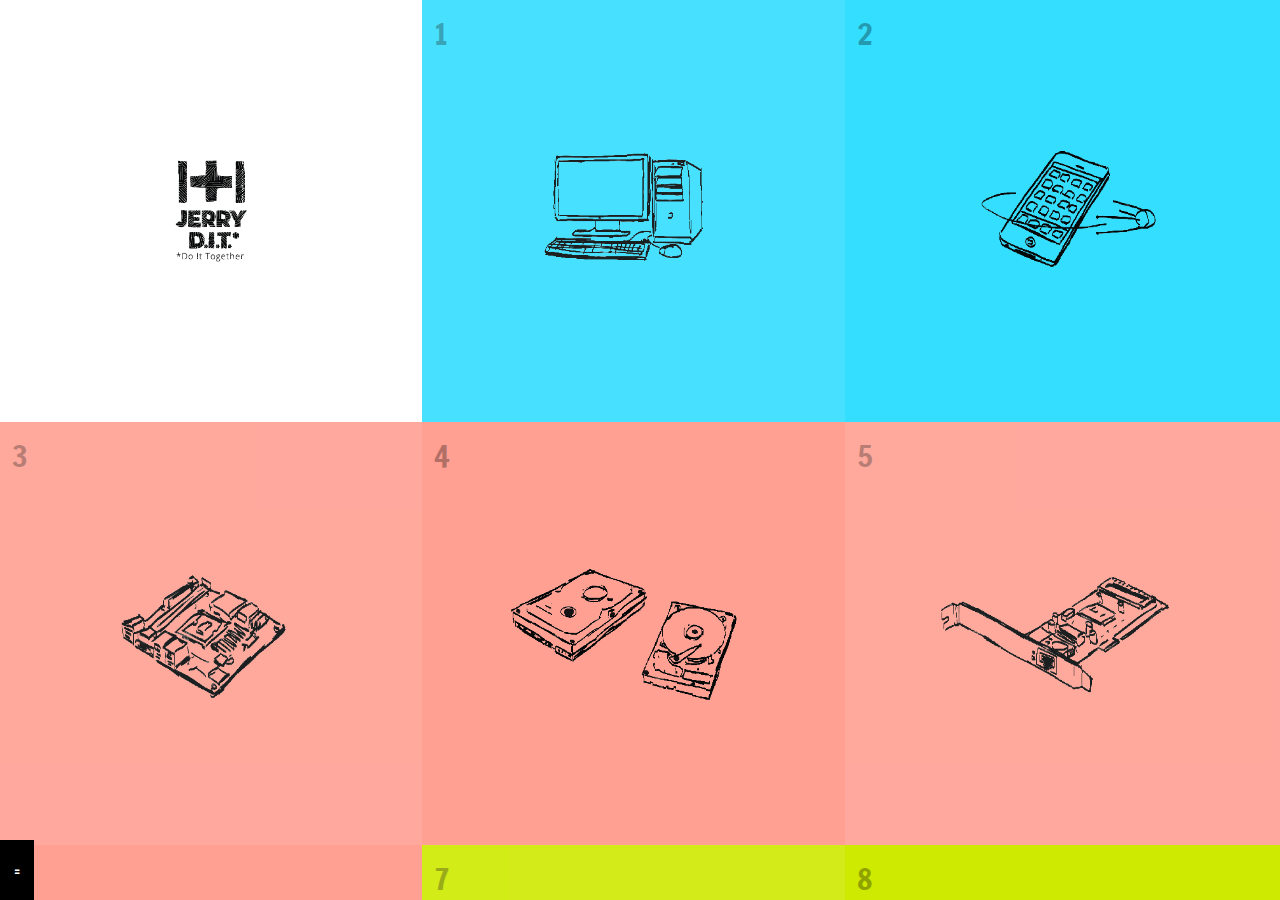
==== index.html @ 25ac8254 "keyframe highlight & buttons" ====
<!DOCTYPE html>
<!--[if lte IE 7]> <html class="ie-lte7" dir="ltr"> <![endif]-->
<!--[if lte IE 9]> <html class="ie-lte9" dir="ltr"> <![endif]-->
<!--[if !IE]><!--> <html dir="ltr">             <!--<![endif]-->
<html>

<head>
  <title>L'ordinateur</title>
  <meta http-equiv="Content-Type" content="text/html; charset=utf-8">
  <meta name="viewport" content="width=device-width">
  <link rel="icon" type="image/png" href="images/fav.png">
  <link rel="stylesheet" type="text/css" href="style.css">

<link href="https://fonts.googleapis.com/css?family=Anonymous+Pro:400,700|Share+Tech+Mono|Francois+One|Source+Sans+Pro:300,400" rel="stylesheet">


  <meta name="description" content="template de scroll horizontal">
  <meta name="keywords" content="design,paris,france,product,produit,digital,numerique,pédagogie,pedagogy,user-centered">

  <meta property="og:type" content="website" />
  <meta property="og:url" content="www.haniju.fr" />
  <meta property="og:locale" content="fr_FR" />
  <meta property="og:title" content="exp" />
  <meta property="og:description" content="Design de produit numerique" />
  <meta property="og:site_name" content="Haniju Design" />
  <meta property="og:image" content="images/blop.jpg" />
  <script type="text/javascript">
          function showDiv() {
              div = document.getElementById('toc');
              div.style.display = "flex";
          }
          function hideDiv() {
              div = document.getElementById('toc');
              div.style.display = "none";
          }

          function showOpenToc() {
              div = document.getElementById('openToc');
              div.style.display = "flex";
          }
          function showCloseToc() {
              div = document.getElementById('closeToc');
              div.style.display = "flex";
          }
          function hideOpenToc() {
              div = document.getElementById('openToc');
              div.style.display = "none";
          }
          function hideCloseToc() {
              div = document.getElementById('closeToc');
              div.style.display = "none";
          }

          function width() {
              div = document.getElementById('cartes');
              div.style.width = "80%";
          }
          function widthBack() {
              div = document.getElementById('cartes');
              div.style.width = "unset";
          }
  </script>
</head>

<body>
  <div class="tableau">
    <div id="toc" class="toc">
      <button onclick="javascript:hideDiv(); javascript:widthBack();"
      class="hide-toc" style="position:absolute; top:7px; right:7px;"><h1>X</h1></button>
      <div class="toc-inside">
      <a href="#carte-01"><h1>1/ L'ordinateur</h1></a>
      <a href="#carte-02"><h1>2/ Les smartphones</h1></a>
      <a href="#carte-03"><h1>3/ La carte mère</h1></a>
      <a href="#carte-04"><h1>4/ Le disque dur</h1></a>
      <a href="#carte-05"><h1>5/ La carte réseau</h1></a>
      <a href="#carte-06"><h1>6/ La mémoire flash</h1></a>
      <a href="#carte-07"><h1>7/ Les terres rares</h1></a>
      <a href="#carte-08"><h1>8/ L'electricité</h1></a>
      <a href="#carte-09"><h1>9/ Le code binaire</h1></a>
      <a href="#carte-10"><h1>10/ Les logiciels</h1></a>
      <a href="#carte-11"><h1>11/ Les interfaces utilisateurs</h1></a>
      <a href="#carte-12"><h1>12/ Pour les entreprises</h1></a>
      <a href="#carte-13"><h1>13/ Pour la science</h1></a>
      <a href="#carte-14"><h1>14/ Les réseaux</h1></a>
      <a href="#carte-15"><h1>15/ Le temps d'utilisation</h1></a>
      <a href="#carte-16"><h1>16/ Le poid économique</h1></a>
      <a href="#carte-17"><h1>17/ L'obsolescence programmée</h1></a>
      <a href="#carte-18"><h1>18/ Les monopoles</h1></a>
    </div>
    </div>
    <div class="foo-toc">
      <div class="footer">
        <button onclick="javascript:showDiv(); javascript:width();
        javascript:hideOpenToc(); javascript:showCloseToc();"
        class="toc-button" id="openToc"><h1>=</h1></button>

        <button onclick="javascript:hideDiv(); javascript:widthBack();
        javascript:hideCloseToc(); javascript:showOpenToc();"
        class="toc-button" id="closeToc"><h1>X</h1></button>

      </div>
    </div>

    <div class="content" id="cartes">

      <div class="carte">
        <h1>Bienvenue !</h1>
        <p>Ici c'est pour découvrir l'ordinateur sous un autre jour, et avec
          ses multiples facettes !
        </p>
        <div class="carte-text">
          <img class="box" src="png/jerry.png">
        </div>
      </div>

      <div class="carte cible" id="carte-01">
        <h1 class="number">1</h1>
        <img class="box" src="png/ordinateur.png">
        <div class="carte-text cible">
          <h1>L'ordinateur</h1>
          <p>C’est une machine programmable qui réalise des calculs
            (addition, soustraction, multiplication, division) et mémorise
            des informations bien mieux que les humains. Depuis le milieu
            du 19ie siècle, on en aurait produit plus de 3 milliards alors
            que nous sommes 7 milliard d’humains sur Terre.
          </p>
        </div>
      </div>

      <div class="carte cible" id="carte-02">
        <h1 class="number">2</h1>
        <img class="box" src="png/smartphone.png">
        <div class="carte-text cible">
          <h1>Les smartphones</h1>
          <p>Il est le fruit de la miniaturisation de l’électronique. Les
            internautes connectés depuis un mobile sont aujourd’hui plus
            nombreux que ceux connectés depuis un PC. L’iphone 4 était
            déjà plus puissant que la fusée Appolo 11, qui nous a envoyée
            sur la Lune.
          </p>
        </div>
      </div>

      <div class="carte organes" id="carte-03">
        <h1 class="number">3</h1>
        <img class="box" src="png/cartem.png">
        <div class="carte-text organes">
          <h1>La carte mère</h1>
          <p>C'est le chef d'orchestre de l'ordinateur qui commande les
            autres composants et périphériques. (mémoire vive, carte réseau,
            clavier, USB...). Le microprocesseur, composant essentiel est
            enchâssé dans la carte mère, et réalise tous les calculs.
          </p>
        </div>
      </div>

      <div class="carte organes" id="carte-04">
        <h1 class="number">4</h1>
        <img class="box" src="png/disquedur.png">
        <div class="carte-text organes">
          <h1>Le disque dur</h1>
          <p>C'est la mémoire principale de l'ordinateur, où sont rangées
            les données de l’utilisateur. Ces données sont inscrites sur
            des disques magnétiques réinscriptibles presque à l’infini.
            On y trouve aussi le logiciel permettant de faire fonctionner
            l’ordinateur : l’OS ou Operating System.
          </p>
        </div>
      </div>

      <div class="carte organes" id="carte-05">
        <h1 class="number">5</h1>
        <img class="box" src="png/carteres.png">
        <div class="carte-text organes">
          <h1>La carte réseau</h1>
          <p>La carte réseau permet à l'ordinateur personnel de se
            connecter à des réseaux (réseaux locaux, internet...)
            constitués d’autres ordinateurs personnels, ainsi qu’à des
            serveurs de stockage de données.
          </p>
        </div>
      </div>

      <div class="carte organes" id="carte-06">
        <h1 class="number">6</h1>
        <img class="box" src="png/flash.png">
        <div class="carte-text organes">
          <h1>La mémoire flash</h1>
          <p>Elle est branchée sur la carte mère. Elle facilite le calcul
            des opérations en stockant des données de manière temporaire,
            ainsi, la carte mère peut utiliser les données plus vite.
          </p>
        </div>
      </div>

      <div class="carte matieres_premieres" id="carte-07">
        <h1 class="number">7</h1>
        <img class="box" src="png/terres.png">
        <div class="carte-text matieres_premieres">
          <h1>Les terres rares</h1>
          <p>Une fois extraites et transformées, elles servent à construire
            les composants électroniques. Elles sont présentes sur toute la
            planète, mais on les dit “rare” car il existe peu de gisements
            exploitables. C’est en Chine qu’on trouve la plupart de ces
            gisements.
          </p>
        </div>
      </div>

      <div class="carte matieres_premieres" id="carte-08">
        <h1 class="number">8</h1>
        <img class="box" src="png/electricite.png">
        <div class="carte-text matieres_premieres">
          <h1>L'electricité</h1>
          <p>En France, on estime que les technologies informatiques
            représentent 15% de la consommation électrique du pays. En
            circulant dans les composant, l'électricité permet aussi de
            déplacer les données pour réaliser les fameux calculs de base.
          </p>
        </div>
      </div>

      <div class="carte matieres_premieres" id="carte-09">
        <h1 class="number">9</h1>
        <img class="box" src="png/binaire.png">
        <div class="carte-text matieres_premieres">
          <h1>Le code binaire</h1>
          <p>Il sert à passer de l'électricité aux opérations. Il est
            composé uniquement de 0 et de 1, qui permettent d’encoder des
            chiffres et des lettre.<br>
            En binaire, libre = 01101100 01101001 01100010 01110010 01100101
          </p>
        </div>
      </div>

      <div class="carte matieres_premieres" id="carte-10">
        <h1 class="number">10</h1>
        <img class="box" src="png/logiciels.png">
        <div class="carte-text matieres_premieres">
          <h1>Les logiciels</h1>
          <p>Partie immatérielle de l’ordinateur, ils servent de relais
            entre l’utilisateur et l’ordinateur, pour transformer les clics
            de souris en résultats visibles sur l’écran. Il y a 2 grandes
            familles de logiciel : les propriétaires (windows ou apple)
            payant et “cachés” et les open-source, gratuit et modifiable
            (Linux, firefox…).
          </p>
        </div>
      </div>

      <div class="carte matieres_premieres" id="carte-11">
        <h1 class="number">11</h1>
        <img class="box" src="png/interfaces.png">
        <div class="carte-text matieres_premieres">
          <h1>Les interfaces utilisateurs</h1>
          <p>Au début de l’informatique, elles prenaient la forme de cartes
            à trous, ou bien de lignes de commandes. Aujourd’hui, elles
            sont la dernière couche qui nous sépare de la complexité de la
            machine. Elles ont permis une diffusion massive de
            l’utilisation des ordinateurs.
          </p>
        </div>
      </div>

      <div class="carte debouches" id="carte-12">
        <h1 class="number">12</h1>
        <img class="box" src="png/economie.png">
        <div class="carte-text debouches">
          <h1>Pour les entreprises</h1>
          <p>Traitement de texte, stockage & traitement de données,
            messagerie… En automatisant des tâches répétitives elles ont
            généré des gains de productivité énorme, mais pas forcément de
            création d’emploi. Dans les pays développés, on estime que 50%
            des emplois pourraient être automatisés.
          </p>
        </div>
      </div>

      <div class="carte debouches" id="carte-13">
        <h1 class="number">13</h1>
        <img class="box" src="png/education.png">
        <div class="carte-text debouches">
          <h1>Pour la science</h1>
          <p>L’ordinateur est le résultat de la recherche scientifique.
            Et réciproquement, de nombreux domaines de la recherche ont
            connus des avancées considérables grâce à l’informatique
            (aéronautique, médecine, télécommunication, mécanique…)
          </p>
        </div>
      </div>

      <div class="carte debouches" id="carte-14">
        <h1 class="number">14</h1>
        <img class="box" src="png/reseaux.png">
        <div class="carte-text debouches">
          <h1>Les réseaux</h1>
          <p>Il y aurait plus d’un million de Km de câbles au fond de nos
            océans. Grâce à eux, plus de 3.5 milliards d’utilisateurs se
            connectent tous les jours à internet, et génèrent des quantités
            énormes de données.
          </p>
        </div>
      </div>
<!--
      Les internautes
      Ils sont presque 50% de la population mondiale en 2016, (contre 1% en 1995 !), mais inégalement réparties sur la planète. Au Senegal, 20% de la population est utilisatrice, contre 86% en France.
-->
      <div class="carte effets" id="carte-15">
        <h1 class="number">15</h1>
        <img class="box" src="png/temps.png">
        <div class="carte-text effets">
          <h1>Le temps d'utilisation</h1>
          <p>En 1 journée, un smartphone est utilisé en moyenne 220 fois
            par son détenteur, de plus en plus pour se connecter en ligne.
            Mais le web est aussi peuplé de robots, programmes autonomes
            qui représentent 56% du trafic internet, contre seulement 44%
            pour les humains.
          </p>
        </div>
      </div>

      <div class="carte effets" id="carte-16">
        <h1 class="number">16</h1>
        <img class="box" src="png/poideco.png">
        <div class="carte-text effets">
          <h1>Le poid économique</h1>
          <p>Le secteur informatique emploie plusieurs dizaines de millions
            de personnes dans le monde, et génère 362 milliards de dollar
            en 2011, soit l’équivalent du PIB de la Norvège ou l’autriche.
          </p>
        </div>
      </div>

      <div class="carte effets" id="carte-17">
        <h1 class="number">17</h1>
        <img class="box" src="png/obsolescance.png">
        <div class="carte-text effets">
          <h1>L'obsolescence programmée</h1>
          <p>Dans l’univers de l’informatique, les langages utilisés pour
            construire des applications évoluent, les composants sont de +
            en + puissants, et 1 employé sur 3 a conscience que sans
            évolution de leurs compétences il ne pourront pas suivre cette
            cadence.
          </p>
        </div>
      </div>

      <div class="carte effets" id="carte-18">
        <h1 class="number">18</h1>
        <img class="box" src="png/monopoles.png">
        <div class="carte-text effets">
          <h1>Les monopoles</h1>
          <p>Au delà des promesses de partage de la connaissance et de
            connexion, le monde de l’informatique représente un marché de
            consommation gigantesque. Seule une poignée d’acteurs se
            partagent le gâteau ; Google est le site le plus populaire du
            monde, suivi par Facebook et Youtube.
          </p>
        </div>
      </div>

    </div>
  </div>


</body>
</html>
---- style.css ----
@media all and (min-width: 1280px) {
  .carte:nth-child(even) {
    opacity: 0.9 !important;
  }
  .carte:nth-child(3n+0) {
    width: 34% !important;
  }
}
@media all and (max-width: 1279px) and (min-width: 600px) {
  .carte {
    width: 50% !important;
    height: 50% !important;
  }
  .carte:nth-child(3n+0) {
    width: 34vw !important;
  }
}
@media all and (max-width: 599px) and (min-width: 50px) {
  .carte {
    width: 100% !important;
    height: 100% !important;
  }
  .carte:nth-child(even) {
    opacity: 0.9 !important;
  }
  p {
    font-size: 18px !important;
  }
  h1 {
    font-size: 27px !important;
  }
  .carte-text {
    padding: 15px !important;
  }
}
@import url('https://fonts.googleapis.com/css?family=Anonymous+Pro:400,700|Share+Tech+Mono|Source+Sans+Pro:300,400');

body {
    z-index: 0;
    max-height: 100%;
    max-width: 100%;
    margin: auto;
}
a {
  color: inherit;
  text-decoration: none;
}
h1 {
  font-size: 30px;
  margin: 7px;
  font-family: 'Francois One', monospace;
  font-weight: 400;
  text-transform: uppercase;
  text-align: center;
}
h1.number {
  position: absolute;
  top: 5px;
  left: 5px;
  opacity: 0.3;
}
p {
  font-family: 'Source Sans Pro', sans-serif;
  font-weight: 300;
  font-size: 21px;
  text-align: center;
  margin: 7px;
}
button {
  background-color: unset;
  border: unset;
}
/*button:hover {
  background-color: unset;
}*/

.tableau {
    z-index: 1;
    display: flex;
    flex-wrap: nowrap;
    position: absolute;
    margin: auto;
    width: 100%;
    height: 100%;
    box-sizing: border-box;
}
.content {
  box-sizing: border-box;
  height: 100%;
  display: flex;
  flex-wrap: wrap;
  position: relative;
  overflow-x: visible;
  overflow-y: scroll;
}

.foo-toc {
  display: flex;
  flex-direction: column-reverse;
  height: 100%;
  position: fixed;
  box-sizing: border-box;
  z-index: 10;
}
.footer {
  display: flex;
  align-items: center;
  position: fixed;
  bottom: 0px;
  width: auto;
  height: 60px;
  box-sizing: border-box;
}
.toc-button {
    position: relative;
    padding: 7px;
    height: 100%;
    background-color: black;
    color: white;
}
.toc-button:hover, .hide-toc:hover {
  background-color: unset;
  color: black;
}
.hide-toc {
  background-color: black;
  color: white;
}
#closeToc {
  display: none;
}
.toc-button:hover .toc {
  visibility: visible !important;
}
.footer h1, .toc h1 {
  font-size: 16px;
  text-align: left;
}
.toc {
  box-sizing: border-box;
  left: 0px;
  height: 100%;
  width: 20%;
  display: none;
  flex-direction: column;
  justify-content: center;
  align-items: flex-start;
  padding-bottom: 60px;
  position: relative;
}
.toc-inside {
  overflow: auto;
}
.footer-button {
  padding: 7px;
}

.carte {
  display: flex;
  flex-direction: column;
  justify-content: center;
  align-items: center;
  width: 33%;
  height: 33vw;
  position: relative;
}

.carte:target {
  animation: highlight 1.5s ease;
}
@keyframes highlight {
  0% { background-color: none; }
  50% { background-color: white; opacity: 0.8; }
  100% { background-color: none; }
}

.carte-text {
  visibility: hidden;
  position: absolute;
  background-color: white;
  width: 100%;
  height: 100%;
  display: flex;
  flex-direction: column;
  justify-content: center;
  align-items: center;
  box-sizing: border-box;
  padding: 30px;
}
.carte:hover .carte-text {
  visibility: visible;
}

.cible {
  background-color: #34deff;
  /*color: #1398b2;*/
}
.organes {
  background-color: #ffa093;
  /*color: #b26055;*/
}
.matieres_premieres {
  background-color: #ceea00;
  /*color: #8d9d10;*/
}
.debouches {
  background-color: #fff217;
  /*color : #b2aa22;*/
}
.effets {
  background-color: #c592ff;
  /*color: #8054b2;*/
}

img.box {
    width: 70%;
    height: auto;
}
.footer-1 {
  display: flex;
  flex-direction: row;
  align-items: center;
  width: 100%;
  bottom: 0px;
  z-index: 100;
  position: fixed;
  margin: auto;
  background-color: var(--white);
}
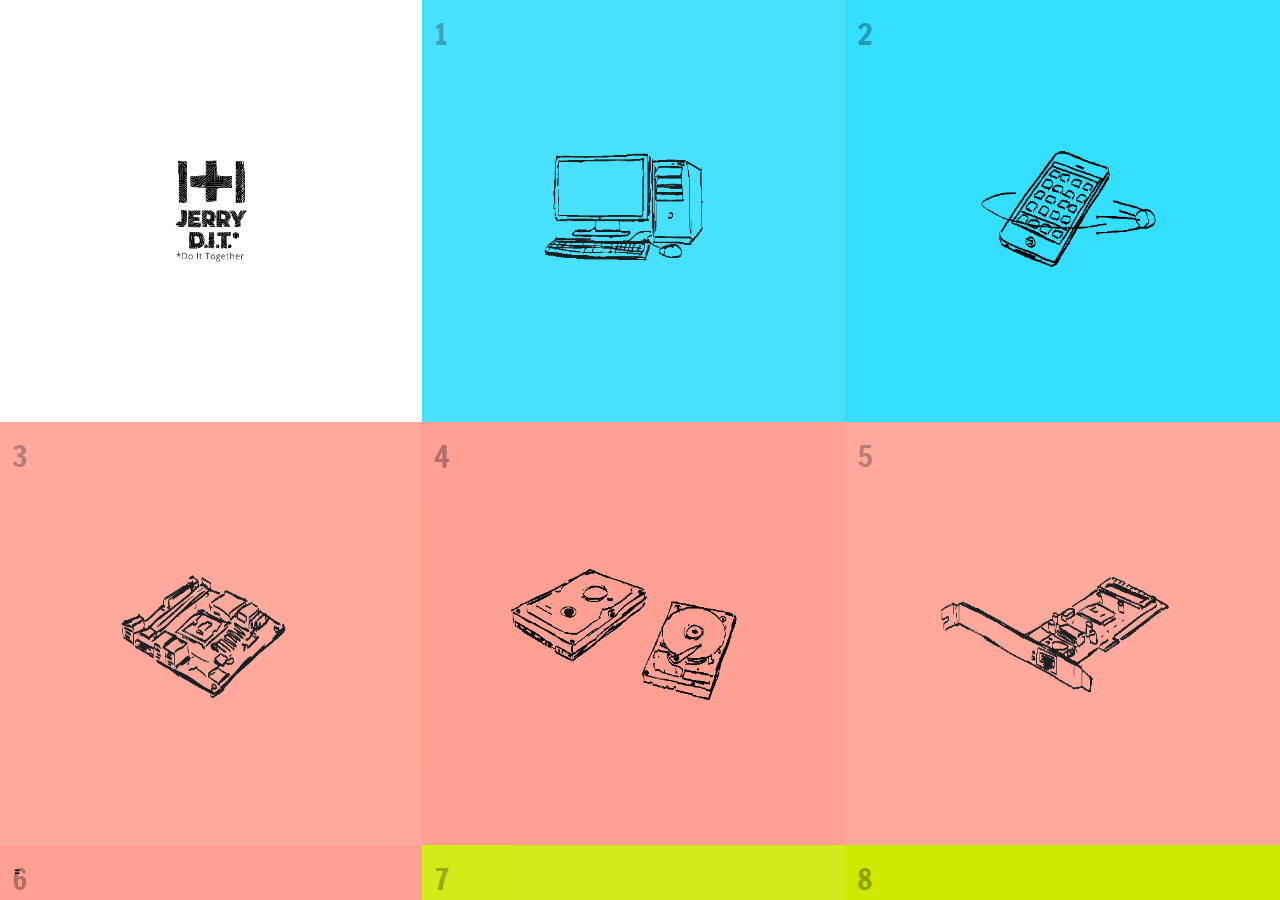
==== commit 4546fa39: "colors button & number" ====
--- a/index.html
+++ b/index.html
@@ -65,8 +65,8 @@
 <body>
   <div class="tableau">
     <div id="toc" class="toc">
-      <button onclick="javascript:hideDiv(); javascript:widthBack();"
-      class="hide-toc" style="position:absolute; top:7px; right:7px;"><h1>X</h1></button>
+      <!--button onclick="javascript:hideDiv(); javascript:widthBack();"
+      class="hide-toc" style="position:absolute; top:7px; right:7px;"><h1>X</h1></button-->
       <div class="toc-inside">
       <a href="#carte-01"><h1>1/ L'ordinateur</h1></a>
       <a href="#carte-02"><h1>2/ Les smartphones</h1></a>
@@ -96,7 +96,7 @@
 
         <button onclick="javascript:hideDiv(); javascript:widthBack();
         javascript:hideCloseToc(); javascript:showOpenToc();"
-        class="toc-button" id="closeToc"><h1>X</h1></button>
+        class="toc-button" id="closeToc"><h1>=</h1></button>
 
       </div>
     </div>
--- a/style.css
+++ b/style.css
@@ -58,6 +58,7 @@
   top: 5px;
   left: 5px;
   opacity: 0.3;
+  z-index: 10;
 }
 p {
   font-family: 'Source Sans Pro', sans-serif;
@@ -115,12 +116,11 @@
     position: relative;
     padding: 7px;
     height: 100%;
-    background-color: black;
-    color: white;
+    color: black;
 }
 .toc-button:hover, .hide-toc:hover {
-  background-color: unset;
-  color: black;
+  background-color: black;
+  color: white;
 }
 .hide-toc {
   background-color: black;
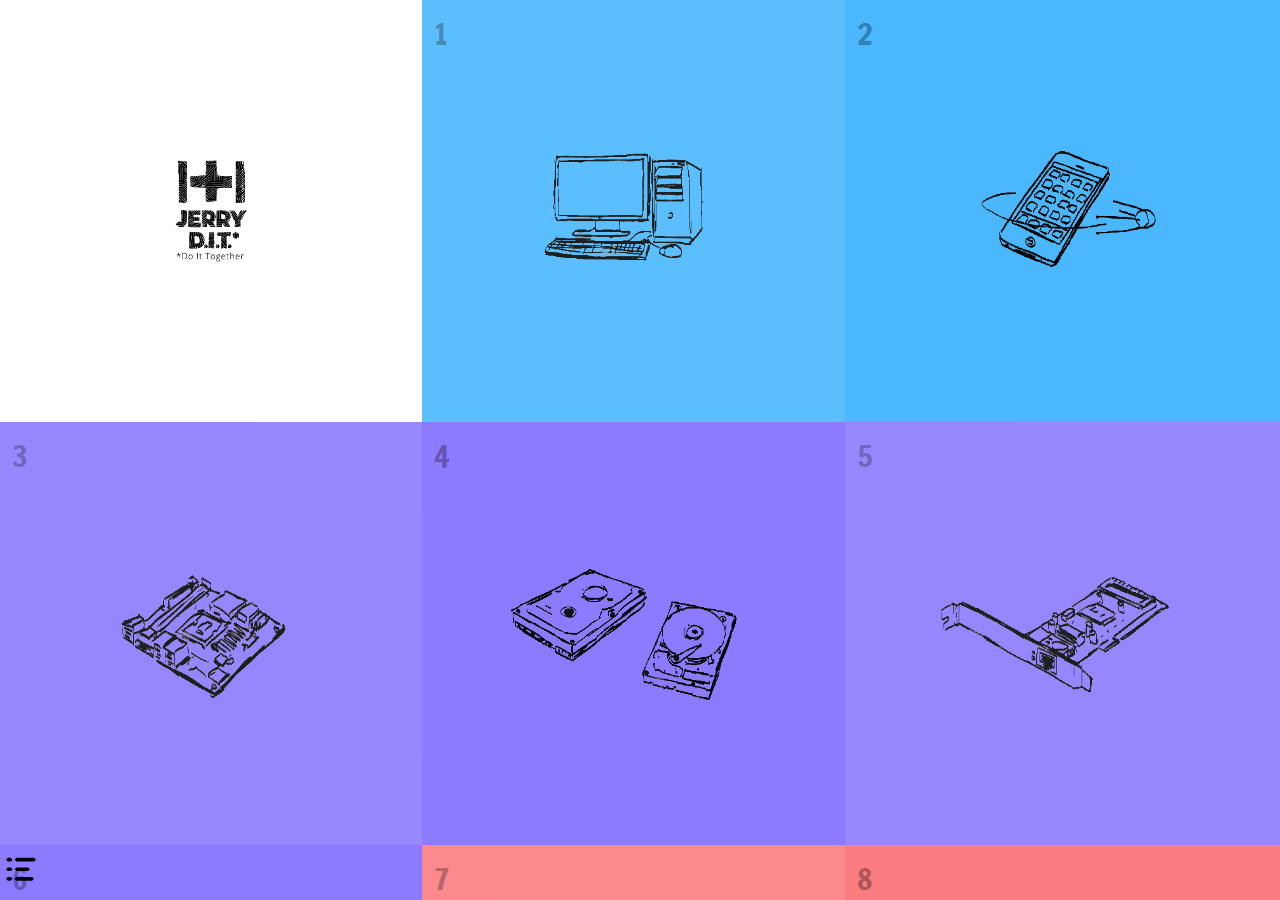
==== commit b45d2094: "colors + picto" ====
--- a/index.html
+++ b/index.html
@@ -92,11 +92,11 @@
       <div class="footer">
         <button onclick="javascript:showDiv(); javascript:width();
         javascript:hideOpenToc(); javascript:showCloseToc();"
-        class="toc-button" id="openToc"><h1>=</h1></button>
+        class="toc-button" id="openToc"><img class="toc-picto" src="png/toc_black.png"></button>
 
         <button onclick="javascript:hideDiv(); javascript:widthBack();
         javascript:hideCloseToc(); javascript:showOpenToc();"
-        class="toc-button" id="closeToc"><h1>=</h1></button>
+        class="toc-button" id="closeToc"><img class="toc-picto" src="png/toc_black.png"></button>
 
       </div>
     </div>
--- a/style.css
+++ b/style.css
@@ -1,4 +1,13 @@
-@media all and (min-width: 1280px) {
+@media all and (min-width: 1600px) {
+  .carte:nth-child(3n+0) {
+    opacity: 0.9 !important;
+  }
+  .carte {
+    width: 25% !important;
+    height: 25vw !important;
+  }
+}
+@media all and (max-width: 1599px) and (min-width: 1280px) {
   .carte:nth-child(even) {
     opacity: 0.9 !important;
   }
@@ -114,13 +123,19 @@
 }
 .toc-button {
     position: relative;
-    padding: 7px;
-    height: 100%;
+    height: 60px;
+    justify-content: center;
+    align-items: center;
     color: black;
 }
 .toc-button:hover, .hide-toc:hover {
   background-color: black;
   color: white;
+}
+img.toc-picto {
+}
+.toc-button:hover img.toc-picto, .hide-toc:hover img.toc-picto {
+filter: invert(1);
 }
 .hide-toc {
   background-color: black;
@@ -192,24 +207,19 @@
 }
 
 .cible {
-  background-color: #34deff;
-  /*color: #1398b2;*/
+  background-color: #4ab7ff;
 }
 .organes {
-  background-color: #ffa093;
-  /*color: #b26055;*/
+  background-color: #8c7bff;
 }
 .matieres_premieres {
-  background-color: #ceea00;
-  /*color: #8d9d10;*/
+  background-color: #fb7d82;
 }
 .debouches {
-  background-color: #fff217;
-  /*color : #b2aa22;*/
+  background-color: #ffa33c;
 }
 .effets {
-  background-color: #c592ff;
-  /*color: #8054b2;*/
+  background-color: #f8ea00;
 }
 
 img.box {
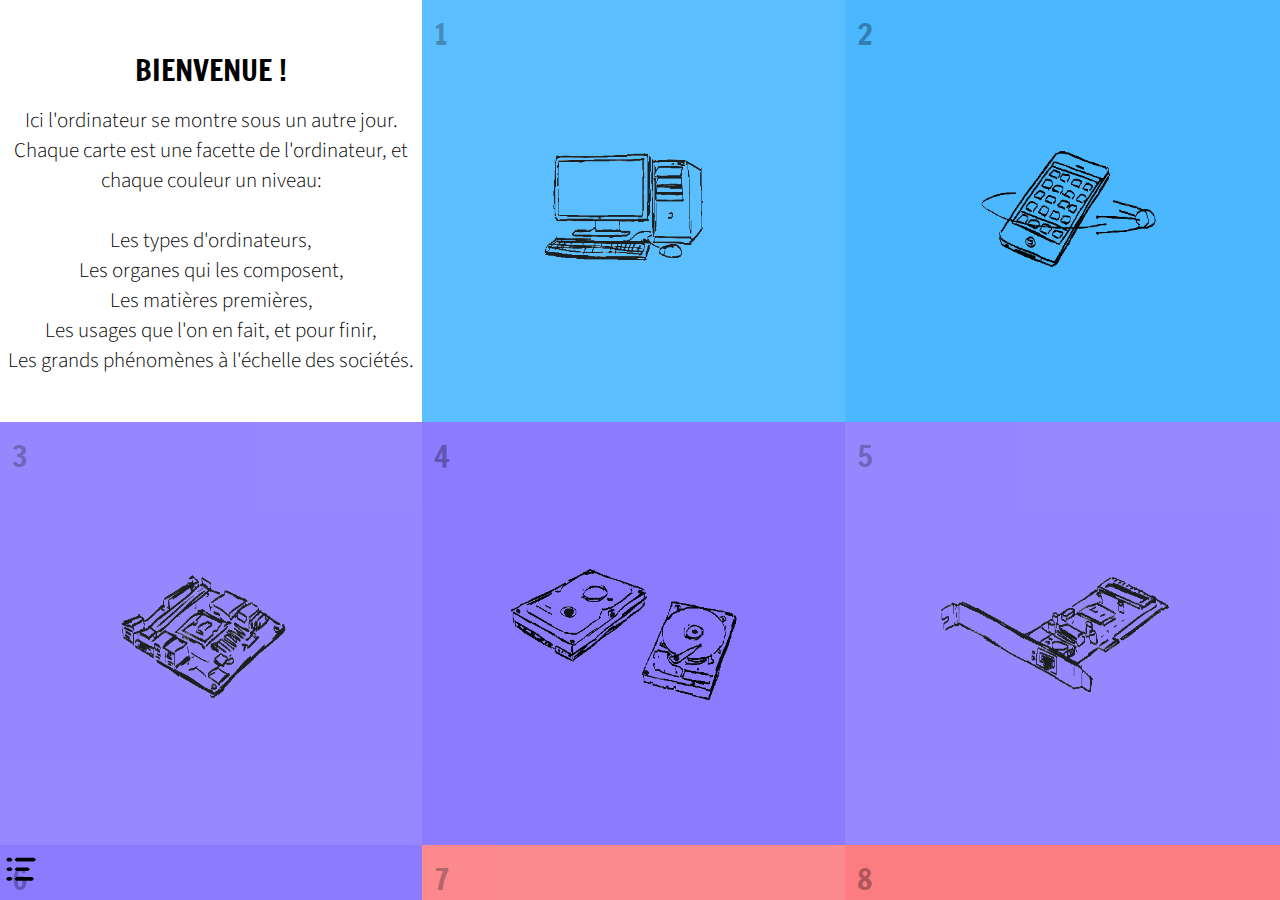
==== commit 00af7183: "texte" ====
--- a/index.html
+++ b/index.html
@@ -103,10 +103,12 @@
 
     <div class="content" id="cartes">
 
-      <div class="carte">
+      <div class="intro">
         <h1>Bienvenue !</h1>
-        <p>Ici c'est pour découvrir l'ordinateur sous un autre jour, et avec
-          ses multiples facettes !
+        <p>Ici l'ordinateur se montre sous un autre jour. <br>Chaque carte est une facette de l'ordinateur, et chaque couleur un niveau:
+          <br><br>Les types d'ordinateurs, <br>Les organes qui les composent,
+          <br>Les matières premières, <br>Les usages que l'on en fait, et pour finir, <br>Les grands phénomènes
+          à l'échelle des sociétés.
         </p>
         <div class="carte-text">
           <img class="box" src="png/jerry.png">
@@ -358,6 +360,11 @@
           </p>
         </div>
       </div>
+      <div class="intro">
+          <p>Pour en savoir plus sur l'informatique, vous pouvez aussi prendre contact avec :</p>
+          <img class="box" src="png/jerry.png">
+      </div>
+
 
     </div>
   </div>
--- a/style.css
+++ b/style.css
@@ -2,12 +2,12 @@
   .carte:nth-child(3n+0) {
     opacity: 0.9 !important;
   }
-  .carte {
+  .carte, .intro {
     width: 25% !important;
     height: 25vw !important;
   }
 }
-@media all and (max-width: 1599px) and (min-width: 1280px) {
+@media all and (max-width: 1599px) and (min-width: 1111px) {
   .carte:nth-child(even) {
     opacity: 0.9 !important;
   }
@@ -15,19 +15,19 @@
     width: 34% !important;
   }
 }
-@media all and (max-width: 1279px) and (min-width: 600px) {
-  .carte {
+@media all and (max-width: 1110px) and (min-width: 600px) {
+  .carte, .intro {
     width: 50% !important;
     height: 50% !important;
   }
-  .carte:nth-child(3n+0) {
-    width: 34vw !important;
-  }
 }
 @media all and (max-width: 599px) and (min-width: 50px) {
-  .carte {
+  .carte, .intro {
     width: 100% !important;
-    height: 100% !important;
+    height: 75% !important;
+  }
+  img.box {
+    width: 90% !important;
   }
   .carte:nth-child(even) {
     opacity: 0.9 !important;
@@ -38,8 +38,14 @@
   h1 {
     font-size: 27px !important;
   }
+  .toc h1 {
+    font-size: 15px !important;
+  }
   .carte-text {
     padding: 15px !important;
+  }
+  .toc {
+    width: 50% !important;
   }
 }
 @import url('https://fonts.googleapis.com/css?family=Anonymous+Pro:400,700|Share+Tech+Mono|Source+Sans+Pro:300,400');
@@ -170,7 +176,7 @@
   padding: 7px;
 }
 
-.carte {
+.carte, .intro {
   display: flex;
   flex-direction: column;
   justify-content: center;
@@ -204,6 +210,9 @@
 }
 .carte:hover .carte-text {
   visibility: visible;
+}
+.carte:hover h1.number {
+  opacity: 1;
 }
 
 .cible {
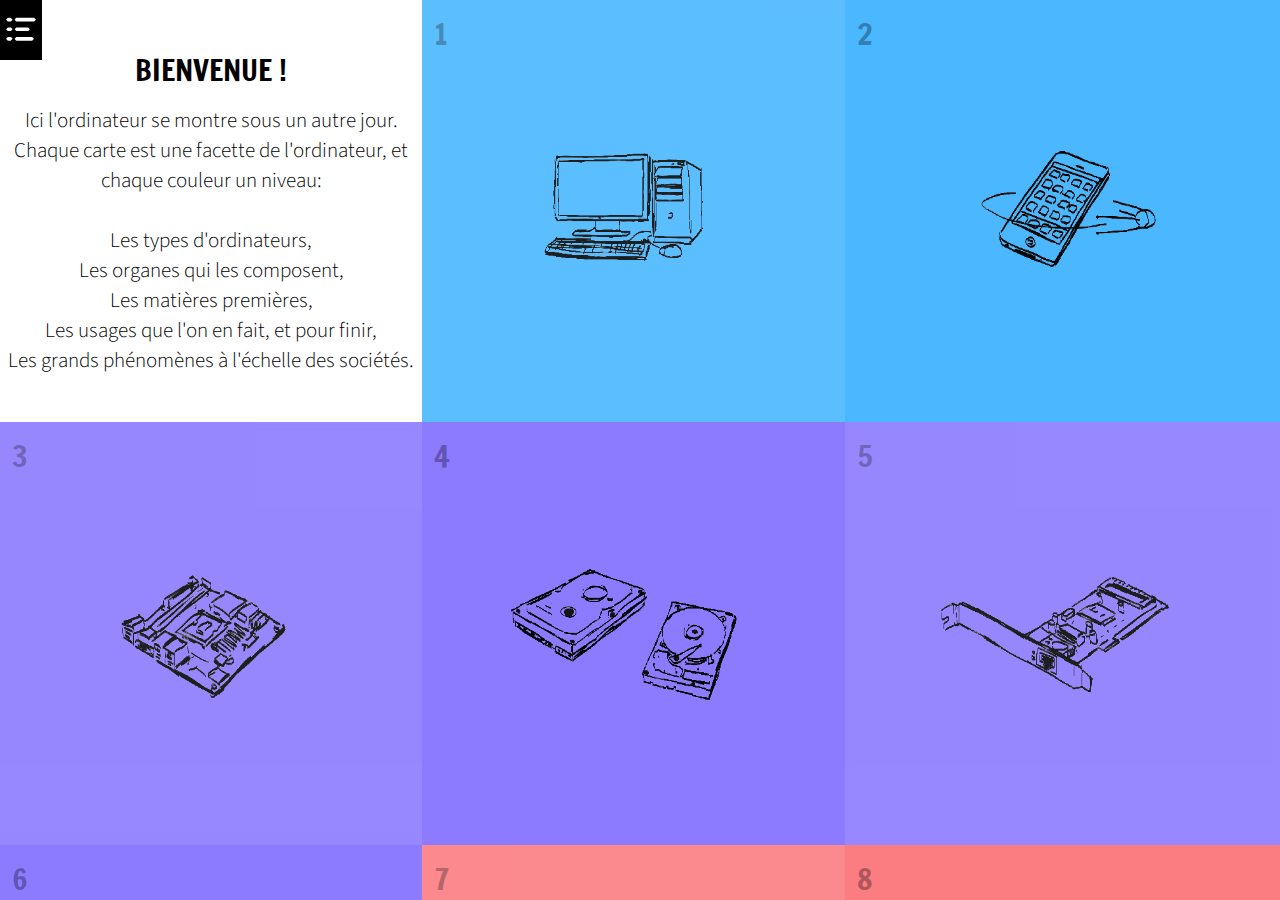
==== commit 9197bafc: "toc button on top" ====
--- a/index.html
+++ b/index.html
@@ -68,25 +68,25 @@
       <!--button onclick="javascript:hideDiv(); javascript:widthBack();"
       class="hide-toc" style="position:absolute; top:7px; right:7px;"><h1>X</h1></button-->
       <div class="toc-inside">
-      <a href="#carte-01"><h1>1/ L'ordinateur</h1></a>
-      <a href="#carte-02"><h1>2/ Les smartphones</h1></a>
-      <a href="#carte-03"><h1>3/ La carte mère</h1></a>
-      <a href="#carte-04"><h1>4/ Le disque dur</h1></a>
-      <a href="#carte-05"><h1>5/ La carte réseau</h1></a>
-      <a href="#carte-06"><h1>6/ La mémoire flash</h1></a>
-      <a href="#carte-07"><h1>7/ Les terres rares</h1></a>
-      <a href="#carte-08"><h1>8/ L'electricité</h1></a>
-      <a href="#carte-09"><h1>9/ Le code binaire</h1></a>
-      <a href="#carte-10"><h1>10/ Les logiciels</h1></a>
-      <a href="#carte-11"><h1>11/ Les interfaces utilisateurs</h1></a>
-      <a href="#carte-12"><h1>12/ Pour les entreprises</h1></a>
-      <a href="#carte-13"><h1>13/ Pour la science</h1></a>
-      <a href="#carte-14"><h1>14/ Les réseaux</h1></a>
-      <a href="#carte-15"><h1>15/ Le temps d'utilisation</h1></a>
-      <a href="#carte-16"><h1>16/ Le poid économique</h1></a>
-      <a href="#carte-17"><h1>17/ L'obsolescence programmée</h1></a>
-      <a href="#carte-18"><h1>18/ Les monopoles</h1></a>
-    </div>
+        <a href="#carte-01"><h1>1/ L'ordinateur</h1></a>
+        <a href="#carte-02"><h1>2/ Les smartphones</h1></a>
+        <a href="#carte-03"><h1>3/ La carte mère</h1></a>
+        <a href="#carte-04"><h1>4/ Le disque dur</h1></a>
+        <a href="#carte-05"><h1>5/ La carte réseau</h1></a>
+        <a href="#carte-06"><h1>6/ La mémoire flash</h1></a>
+        <a href="#carte-07"><h1>7/ Les terres rares</h1></a>
+        <a href="#carte-08"><h1>8/ L'electricité</h1></a>
+        <a href="#carte-09"><h1>9/ Le code binaire</h1></a>
+        <a href="#carte-10"><h1>10/ Les logiciels</h1></a>
+        <a href="#carte-11"><h1>11/ Les interfaces utilisateurs</h1></a>
+        <a href="#carte-12"><h1>12/ Pour les entreprises</h1></a>
+        <a href="#carte-13"><h1>13/ Pour la science</h1></a>
+        <a href="#carte-14"><h1>14/ Les réseaux</h1></a>
+        <a href="#carte-15"><h1>15/ Le temps d'utilisation</h1></a>
+        <a href="#carte-16"><h1>16/ Le poid économique</h1></a>
+        <a href="#carte-17"><h1>17/ L'obsolescence programmée</h1></a>
+        <a href="#carte-18"><h1>18/ Les monopoles</h1></a>
+      </div>
     </div>
     <div class="foo-toc">
       <div class="footer">
@@ -97,7 +97,6 @@
         <button onclick="javascript:hideDiv(); javascript:widthBack();
         javascript:hideCloseToc(); javascript:showOpenToc();"
         class="toc-button" id="closeToc"><img class="toc-picto" src="png/toc_black.png"></button>
-
       </div>
     </div>
 
--- a/style.css
+++ b/style.css
@@ -122,7 +122,7 @@
   display: flex;
   align-items: center;
   position: fixed;
-  bottom: 0px;
+  top: 0px;
   width: auto;
   height: 60px;
   box-sizing: border-box;
@@ -166,7 +166,7 @@
   flex-direction: column;
   justify-content: center;
   align-items: flex-start;
-  padding-bottom: 60px;
+  padding-top: 60px;
   position: relative;
 }
 .toc-inside {
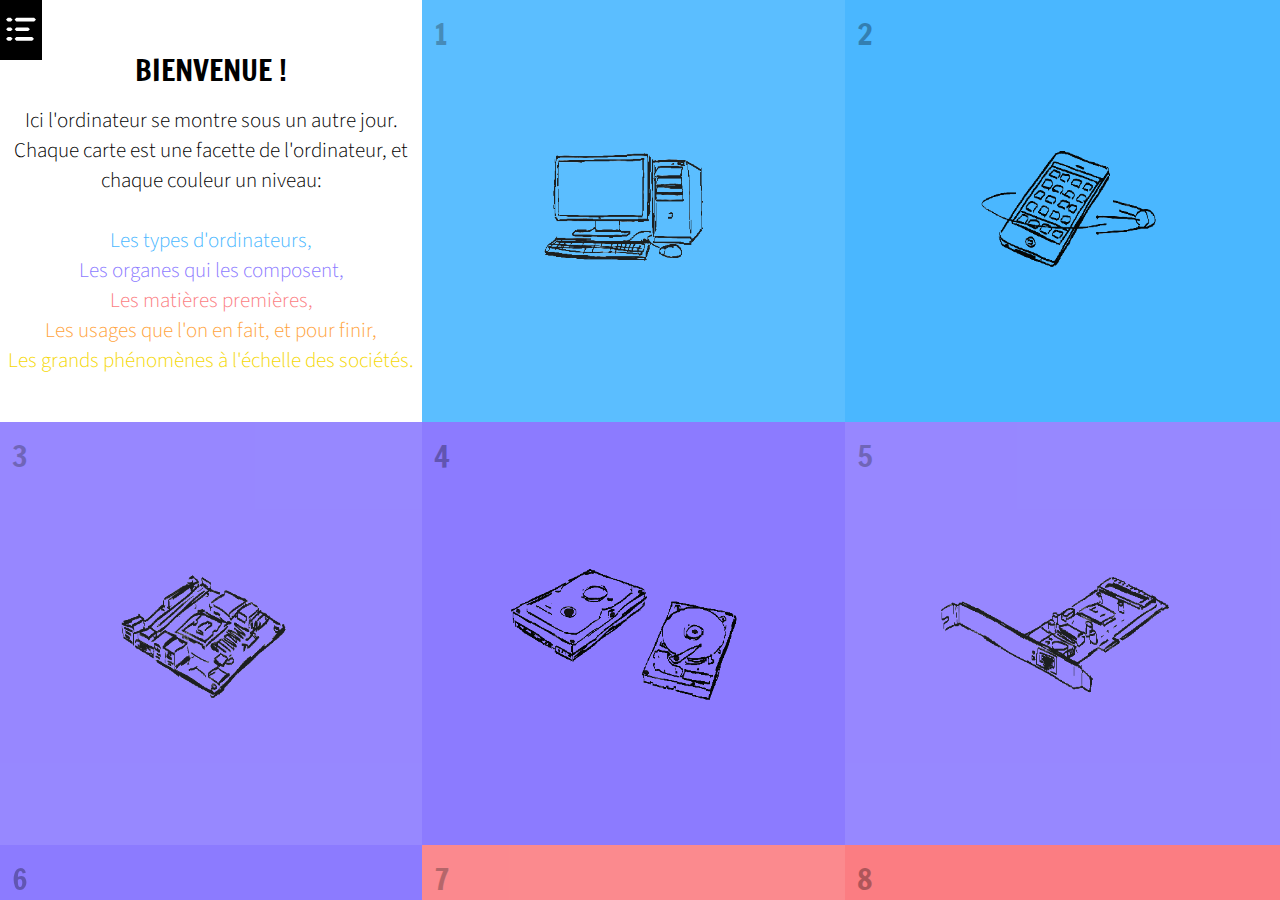
==== commit 8d5e972f: "couleurs par niveau dans le TOC & l'intro" ====
--- a/index.html
+++ b/index.html
@@ -68,24 +68,24 @@
       <!--button onclick="javascript:hideDiv(); javascript:widthBack();"
       class="hide-toc" style="position:absolute; top:7px; right:7px;"><h1>X</h1></button-->
       <div class="toc-inside">
-        <a href="#carte-01"><h1>1/ L'ordinateur</h1></a>
-        <a href="#carte-02"><h1>2/ Les smartphones</h1></a>
-        <a href="#carte-03"><h1>3/ La carte mère</h1></a>
-        <a href="#carte-04"><h1>4/ Le disque dur</h1></a>
-        <a href="#carte-05"><h1>5/ La carte réseau</h1></a>
-        <a href="#carte-06"><h1>6/ La mémoire flash</h1></a>
-        <a href="#carte-07"><h1>7/ Les terres rares</h1></a>
-        <a href="#carte-08"><h1>8/ L'electricité</h1></a>
-        <a href="#carte-09"><h1>9/ Le code binaire</h1></a>
-        <a href="#carte-10"><h1>10/ Les logiciels</h1></a>
-        <a href="#carte-11"><h1>11/ Les interfaces utilisateurs</h1></a>
-        <a href="#carte-12"><h1>12/ Pour les entreprises</h1></a>
-        <a href="#carte-13"><h1>13/ Pour la science</h1></a>
-        <a href="#carte-14"><h1>14/ Les réseaux</h1></a>
-        <a href="#carte-15"><h1>15/ Le temps d'utilisation</h1></a>
-        <a href="#carte-16"><h1>16/ Le poid économique</h1></a>
-        <a href="#carte-17"><h1>17/ L'obsolescence programmée</h1></a>
-        <a href="#carte-18"><h1>18/ Les monopoles</h1></a>
+        <a href="#carte-01" class="famA"><h1>1/ L'ordinateur</h1></a>
+        <a href="#carte-02" class="famA"><h1>2/ Les smartphones</h1></a>
+        <a href="#carte-03" class="famB"><h1>3/ La carte mère</h1></a>
+        <a href="#carte-04" class="famB"><h1>4/ Le disque dur</h1></a>
+        <a href="#carte-05" class="famB"><h1>5/ La carte réseau</h1></a>
+        <a href="#carte-06" class="famB"><h1>6/ La mémoire flash</h1></a>
+        <a href="#carte-07" class="famC"><h1>7/ Les terres rares</h1></a>
+        <a href="#carte-08" class="famC"><h1>8/ L'electricité</h1></a>
+        <a href="#carte-09" class="famC"><h1>9/ Le code binaire</h1></a>
+        <a href="#carte-10" class="famC"><h1>10/ Les logiciels</h1></a>
+        <a href="#carte-11" class="famC"><h1>11/ Les interfaces utilisateurs</h1></a>
+        <a href="#carte-12" class="famD"><h1>12/ Pour les entreprises</h1></a>
+        <a href="#carte-13" class="famD"><h1>13/ Pour la science</h1></a>
+        <a href="#carte-14" class="famD"><h1>14/ Les réseaux</h1></a>
+        <a href="#carte-15" class="famE"><h1>15/ Le temps d'utilisation</h1></a>
+        <a href="#carte-16" class="famE"><h1>16/ Le poid économique</h1></a>
+        <a href="#carte-17" class="famE"><h1>17/ L'obsolescence programmée</h1></a>
+        <a href="#carte-18" class="famE"><h1>18/ Les monopoles</h1></a>
       </div>
     </div>
     <div class="foo-toc">
@@ -105,9 +105,12 @@
       <div class="intro">
         <h1>Bienvenue !</h1>
         <p>Ici l'ordinateur se montre sous un autre jour. <br>Chaque carte est une facette de l'ordinateur, et chaque couleur un niveau:
-          <br><br>Les types d'ordinateurs, <br>Les organes qui les composent,
-          <br>Les matières premières, <br>Les usages que l'on en fait, et pour finir, <br>Les grands phénomènes
-          à l'échelle des sociétés.
+          <br><br><span class="famA">Les types d'ordinateurs, </span>
+          <br><span class="famB">Les organes qui les composent,</span>
+          <br><span class="famC">Les matières premières, </span>
+          <br><span class="famD">Les usages que l'on en fait, et pour finir, </span>
+          <br><span class="famE">Les grands phénomènes
+          à l'échelle des sociétés.</span>
         </p>
         <div class="carte-text">
           <img class="box" src="png/jerry.png">
--- a/style.css
+++ b/style.css
@@ -168,6 +168,8 @@
   align-items: flex-start;
   padding-top: 60px;
   position: relative;
+  z-index: 10;
+  box-shadow: 2px 0px 2px #0006;
 }
 .toc-inside {
   overflow: auto;
@@ -218,17 +220,42 @@
 .cible {
   background-color: #4ab7ff;
 }
+.famA {
+  color: #4ab7ff;
+  font-family: inherit;
+  font-size: inherit;
+}
 .organes {
   background-color: #8c7bff;
 }
+.famB {
+  color: #8c7bff;
+  font-family: inherit;
+  font-size: inherit;
+}
 .matieres_premieres {
   background-color: #fb7d82;
 }
+.famC {
+  color: #fb7d82;
+  font-family: inherit;
+  font-size: inherit;
+}
 .debouches {
   background-color: #ffa33c;
 }
+.famD {
+  color: #ffa33c;
+  font-family: inherit;
+  font-size: inherit;
+}
 .effets {
   background-color: #f8ea00;
+}
+.famE {
+  color: #f5d805;
+  font-family: inherit;
+  font-size: inherit;
 }
 
 img.box {
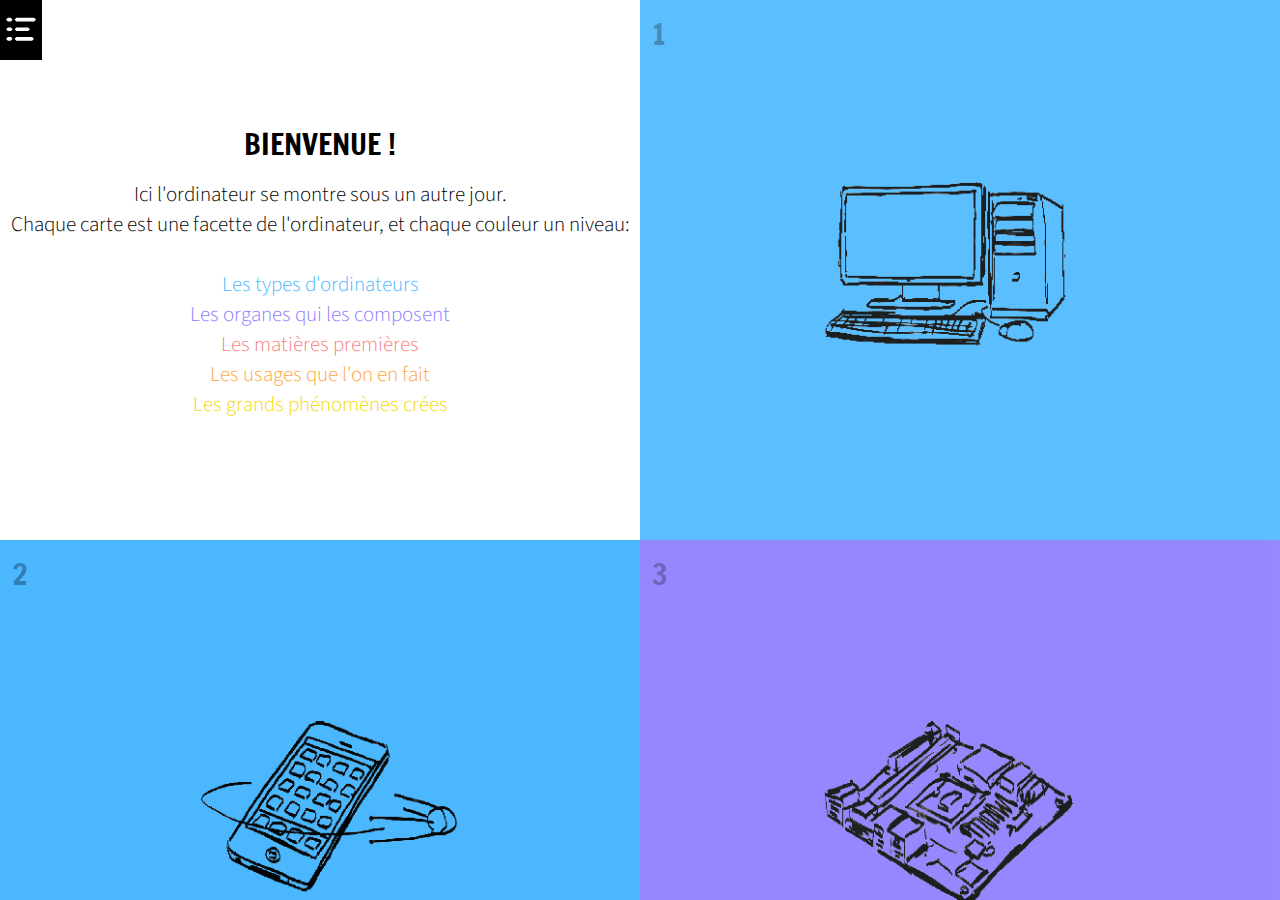
==== commit 9b6f905a: "animations & toc" ====
--- a/index.html
+++ b/index.html
@@ -68,24 +68,29 @@
       <!--button onclick="javascript:hideDiv(); javascript:widthBack();"
       class="hide-toc" style="position:absolute; top:7px; right:7px;"><h1>X</h1></button-->
       <div class="toc-inside">
-        <a href="#carte-01" class="famA"><h1>1/ L'ordinateur</h1></a>
-        <a href="#carte-02" class="famA"><h1>2/ Les smartphones</h1></a>
-        <a href="#carte-03" class="famB"><h1>3/ La carte mère</h1></a>
-        <a href="#carte-04" class="famB"><h1>4/ Le disque dur</h1></a>
-        <a href="#carte-05" class="famB"><h1>5/ La carte réseau</h1></a>
-        <a href="#carte-06" class="famB"><h1>6/ La mémoire flash</h1></a>
-        <a href="#carte-07" class="famC"><h1>7/ Les terres rares</h1></a>
-        <a href="#carte-08" class="famC"><h1>8/ L'electricité</h1></a>
-        <a href="#carte-09" class="famC"><h1>9/ Le code binaire</h1></a>
-        <a href="#carte-10" class="famC"><h1>10/ Les logiciels</h1></a>
-        <a href="#carte-11" class="famC"><h1>11/ Les interfaces utilisateurs</h1></a>
-        <a href="#carte-12" class="famD"><h1>12/ Pour les entreprises</h1></a>
-        <a href="#carte-13" class="famD"><h1>13/ Pour la science</h1></a>
-        <a href="#carte-14" class="famD"><h1>14/ Les réseaux</h1></a>
-        <a href="#carte-15" class="famE"><h1>15/ Le temps d'utilisation</h1></a>
-        <a href="#carte-16" class="famE"><h1>16/ Le poid économique</h1></a>
-        <a href="#carte-17" class="famE"><h1>17/ L'obsolescence programmée</h1></a>
-        <a href="#carte-18" class="famE"><h1>18/ Les monopoles</h1></a>
+        <h2 class="famA">Les types d'ordinateurs</h2>
+        <a href="#carte-01"><h1>1. L'ordinateur</h1></a>
+        <a href="#carte-02"><h1>2. Les smartphones</h1></a>
+        <h2 class="famB">Les organes qui les composent</h2>
+        <a href="#carte-03"><h1>3. La carte mère</h1></a>
+        <a href="#carte-04"><h1>4. Le disque dur</h1></a>
+        <a href="#carte-05"><h1>5. La carte réseau</h1></a>
+        <a href="#carte-06"><h1>6. La mémoire flash</h1></a>
+        <h2 class="famC">Les matières premières</h2>
+        <a href="#carte-07"><h1>7. Les terres rares</h1></a>
+        <a href="#carte-08"><h1>8. L'electricité</h1></a>
+        <a href="#carte-09"><h1>9. Le code binaire</h1></a>
+        <a href="#carte-10"><h1>10. Les logiciels</h1></a>
+        <a href="#carte-11"><h1>11. Les interfaces utilisateurs</h1></a>
+        <h2 class="famD">Les usages que l'on en fait</h2>
+        <a href="#carte-12"><h1>12. Pour les entreprises</h1></a>
+        <a href="#carte-13"><h1>13. Pour la science</h1></a>
+        <a href="#carte-14"><h1>14. Les réseaux</h1></a>
+        <h2 class="famE">Les grands phénomènes</h2>
+        <a href="#carte-15"><h1>15. Le temps d'utilisation</h1></a>
+        <a href="#carte-16"><h1>16. Le poid économique</h1></a>
+        <a href="#carte-17"><h1>17. L'obsolescence programmée</h1></a>
+        <a href="#carte-18"><h1>18. Les monopoles</h1></a>
       </div>
     </div>
     <div class="foo-toc">
@@ -105,12 +110,11 @@
       <div class="intro">
         <h1>Bienvenue !</h1>
         <p>Ici l'ordinateur se montre sous un autre jour. <br>Chaque carte est une facette de l'ordinateur, et chaque couleur un niveau:
-          <br><br><span class="famA">Les types d'ordinateurs, </span>
-          <br><span class="famB">Les organes qui les composent,</span>
-          <br><span class="famC">Les matières premières, </span>
-          <br><span class="famD">Les usages que l'on en fait, et pour finir, </span>
-          <br><span class="famE">Les grands phénomènes
-          à l'échelle des sociétés.</span>
+          <br><br><span class="famA">Les types d'ordinateurs</span>
+          <br><span class="famB">Les organes qui les composent</span>
+          <br><span class="famC">Les matières premières</span>
+          <br><span class="famD">Les usages que l'on en fait</span>
+          <br><span class="famE">Les grands phénomènes crées</span>
         </p>
         <div class="carte-text">
           <img class="box" src="png/jerry.png">
@@ -121,11 +125,12 @@
         <h1 class="number">1</h1>
         <img class="box" src="png/ordinateur.png">
         <div class="carte-text cible">
+          <img class="petite" src="png/ordinateur.png">
           <h1>L'ordinateur</h1>
           <p>C’est une machine programmable qui réalise des calculs
             (addition, soustraction, multiplication, division) et mémorise
             des informations bien mieux que les humains. Depuis le milieu
-            du 19ie siècle, on en aurait produit plus de 3 milliards alors
+            du 19e siècle, on en aurait produit plus de 3 milliards alors
             que nous sommes 7 milliard d’humains sur Terre.
           </p>
         </div>
@@ -135,6 +140,7 @@
         <h1 class="number">2</h1>
         <img class="box" src="png/smartphone.png">
         <div class="carte-text cible">
+          <img class="petite" src="png/smartphone.png">
           <h1>Les smartphones</h1>
           <p>Il est le fruit de la miniaturisation de l’électronique. Les
             internautes connectés depuis un mobile sont aujourd’hui plus
@@ -149,6 +155,7 @@
         <h1 class="number">3</h1>
         <img class="box" src="png/cartem.png">
         <div class="carte-text organes">
+          <img class="petite" src="png/cartem.png">
           <h1>La carte mère</h1>
           <p>C'est le chef d'orchestre de l'ordinateur qui commande les
             autres composants et périphériques. (mémoire vive, carte réseau,
@@ -162,6 +169,7 @@
         <h1 class="number">4</h1>
         <img class="box" src="png/disquedur.png">
         <div class="carte-text organes">
+          <img class="petite" src="png/disquedur.png">
           <h1>Le disque dur</h1>
           <p>C'est la mémoire principale de l'ordinateur, où sont rangées
             les données de l’utilisateur. Ces données sont inscrites sur
@@ -176,6 +184,7 @@
         <h1 class="number">5</h1>
         <img class="box" src="png/carteres.png">
         <div class="carte-text organes">
+          <img class="petite" src="png/carteres.png">
           <h1>La carte réseau</h1>
           <p>La carte réseau permet à l'ordinateur personnel de se
             connecter à des réseaux (réseaux locaux, internet...)
@@ -189,6 +198,7 @@
         <h1 class="number">6</h1>
         <img class="box" src="png/flash.png">
         <div class="carte-text organes">
+          <img class="petite" src="png/flash.png">
           <h1>La mémoire flash</h1>
           <p>Elle est branchée sur la carte mère. Elle facilite le calcul
             des opérations en stockant des données de manière temporaire,
@@ -201,6 +211,7 @@
         <h1 class="number">7</h1>
         <img class="box" src="png/terres.png">
         <div class="carte-text matieres_premieres">
+          <img class="petite" src="png/terres.png">
           <h1>Les terres rares</h1>
           <p>Une fois extraites et transformées, elles servent à construire
             les composants électroniques. Elles sont présentes sur toute la
@@ -215,6 +226,7 @@
         <h1 class="number">8</h1>
         <img class="box" src="png/electricite.png">
         <div class="carte-text matieres_premieres">
+          <img class="petite" src="png/electricite.png">
           <h1>L'electricité</h1>
           <p>En France, on estime que les technologies informatiques
             représentent 15% de la consommation électrique du pays. En
@@ -228,6 +240,7 @@
         <h1 class="number">9</h1>
         <img class="box" src="png/binaire.png">
         <div class="carte-text matieres_premieres">
+          <img class="petite" src="png/binaire.png">
           <h1>Le code binaire</h1>
           <p>Il sert à passer de l'électricité aux opérations. Il est
             composé uniquement de 0 et de 1, qui permettent d’encoder des
@@ -241,6 +254,7 @@
         <h1 class="number">10</h1>
         <img class="box" src="png/logiciels.png">
         <div class="carte-text matieres_premieres">
+          <img class="petite" src="png/logiciels.png">
           <h1>Les logiciels</h1>
           <p>Partie immatérielle de l’ordinateur, ils servent de relais
             entre l’utilisateur et l’ordinateur, pour transformer les clics
@@ -256,6 +270,7 @@
         <h1 class="number">11</h1>
         <img class="box" src="png/interfaces.png">
         <div class="carte-text matieres_premieres">
+          <img class="petite" src="png/interfaces.png">
           <h1>Les interfaces utilisateurs</h1>
           <p>Au début de l’informatique, elles prenaient la forme de cartes
             à trous, ou bien de lignes de commandes. Aujourd’hui, elles
@@ -270,12 +285,13 @@
         <h1 class="number">12</h1>
         <img class="box" src="png/economie.png">
         <div class="carte-text debouches">
+          <img class="petite" src="png/economie.png">
           <h1>Pour les entreprises</h1>
           <p>Traitement de texte, stockage & traitement de données,
-            messagerie… En automatisant des tâches répétitives elles ont
-            généré des gains de productivité énorme, mais pas forcément de
+            messagerie… En automatisant des tâches répétitives les entreprises ont
+            généré des gains de productivité énormes, mais pas forcément de
             création d’emploi. Dans les pays développés, on estime que 50%
-            des emplois pourraient être automatisés.
+            des emplois actuels pourraient être automatisés avec l'informatique.
           </p>
         </div>
       </div>
@@ -284,6 +300,7 @@
         <h1 class="number">13</h1>
         <img class="box" src="png/education.png">
         <div class="carte-text debouches">
+          <img class="petite" src="png/education.png">
           <h1>Pour la science</h1>
           <p>L’ordinateur est le résultat de la recherche scientifique.
             Et réciproquement, de nombreux domaines de la recherche ont
@@ -297,11 +314,12 @@
         <h1 class="number">14</h1>
         <img class="box" src="png/reseaux.png">
         <div class="carte-text debouches">
+          <img class="petite" src="png/reseaux.png">
           <h1>Les réseaux</h1>
           <p>Il y aurait plus d’un million de Km de câbles au fond de nos
-            océans. Grâce à eux, plus de 3.5 milliards d’utilisateurs se
-            connectent tous les jours à internet, et génèrent des quantités
-            énormes de données.
+            océans. Grâce à eux, plus de 4 milliards d’utilisateurs se
+            connectent tous les jours à internet depuis leurs ordinateurs et leur téléphones,
+            et génèrent des quantités énormes de données.
           </p>
         </div>
       </div>
@@ -313,6 +331,7 @@
         <h1 class="number">15</h1>
         <img class="box" src="png/temps.png">
         <div class="carte-text effets">
+          <img class="petite" src="png/temps.png">
           <h1>Le temps d'utilisation</h1>
           <p>En 1 journée, un smartphone est utilisé en moyenne 220 fois
             par son détenteur, de plus en plus pour se connecter en ligne.
@@ -327,10 +346,11 @@
         <h1 class="number">16</h1>
         <img class="box" src="png/poideco.png">
         <div class="carte-text effets">
-          <h1>Le poid économique</h1>
+          <img class="petite" src="png/poideco.png">
+          <h1>Le poids économique</h1>
           <p>Le secteur informatique emploie plusieurs dizaines de millions
             de personnes dans le monde, et génère 362 milliards de dollar
-            en 2011, soit l’équivalent du PIB de la Norvège ou l’autriche.
+            en 2011, soit l’équivalent du PIB de la Norvège ou l’Autriche.
           </p>
         </div>
       </div>
@@ -339,11 +359,12 @@
         <h1 class="number">17</h1>
         <img class="box" src="png/obsolescance.png">
         <div class="carte-text effets">
+          <img class="petite" src="png/obsolescance.png">
           <h1>L'obsolescence programmée</h1>
           <p>Dans l’univers de l’informatique, les langages utilisés pour
-            construire des applications évoluent, les composants sont de +
+            construire des applications évoluent, les composants électroniques sont de +
             en + puissants, et 1 employé sur 3 a conscience que sans
-            évolution de leurs compétences il ne pourront pas suivre cette
+            évolution de leurs compétences ils ne pourront pas suivre cette
             cadence.
           </p>
         </div>
@@ -353,10 +374,11 @@
         <h1 class="number">18</h1>
         <img class="box" src="png/monopoles.png">
         <div class="carte-text effets">
+          <img class="petite" src="png/monopoles.png">
           <h1>Les monopoles</h1>
           <p>Au delà des promesses de partage de la connaissance et de
-            connexion, le monde de l’informatique représente un marché de
-            consommation gigantesque. Seule une poignée d’acteurs se
+            connexion, le monde de l’informatique représente un marché
+            gigantesque que seule une poignée d’acteurs se
             partagent le gâteau ; Google est le site le plus populaire du
             monde, suivi par Facebook et Youtube.
           </p>
@@ -365,6 +387,7 @@
       <div class="intro">
           <p>Pour en savoir plus sur l'informatique, vous pouvez aussi prendre contact avec :</p>
           <img class="box" src="png/jerry.png">
+          <p>Fait par Justine Hannequin - <a href="https://haniju.fr" target="_blank">haniju.fr</a></p>
       </div>
 
 
--- a/style.css
+++ b/style.css
@@ -1,3 +1,5 @@
+@import "animation.css";
+
 @media all and (min-width: 1600px) {
   .carte:nth-child(3n+0) {
     opacity: 0.9 !important;
@@ -12,7 +14,7 @@
     opacity: 0.9 !important;
   }
   .carte:nth-child(3n+0) {
-    width: 34% !important;
+    width: 50% !important;
   }
 }
 @media all and (max-width: 1110px) and (min-width: 600px) {
@@ -24,7 +26,7 @@
 @media all and (max-width: 599px) and (min-width: 50px) {
   .carte, .intro {
     width: 100% !important;
-    height: 75% !important;
+    height: 50% !important;
   }
   img.box {
     width: 90% !important;
@@ -49,6 +51,9 @@
   }
 }
 @import url('https://fonts.googleapis.com/css?family=Anonymous+Pro:400,700|Share+Tech+Mono|Source+Sans+Pro:300,400');
+html {
+  scroll-behavior: smooth;
+}
 
 body {
     z-index: 0;
@@ -59,14 +64,27 @@
 a {
   color: inherit;
   text-decoration: none;
+  display: flex;
+  width: 100%;
+  margin: 0px;
+  padding: 3px;
+  box-sizing: border-box;
+}
+a:hover {
+  background-color: grey;
 }
 h1 {
   font-size: 30px;
   margin: 7px;
   font-family: 'Francois One', monospace;
-  font-weight: 400;
+  font-weight: 200;
   text-transform: uppercase;
   text-align: center;
+}
+.toc-inside h1 {
+  font-family: 'Source Sans Pro', sans-serif;
+  text-transform: none;
+  margin: 0px;
 }
 h1.number {
   position: absolute;
@@ -75,6 +93,14 @@
   opacity: 0.3;
   z-index: 10;
 }
+h2 {
+  font-family: 'Source Sans Pro', sans-serif;
+  font-size: 15px;
+  font-weight: 400;
+  margin: 7px 7px 2px 7px;
+  text-transform: uppercase;
+  text-align: left;
+}
 p {
   font-family: 'Source Sans Pro', sans-serif;
   font-weight: 300;
@@ -86,19 +112,34 @@
   background-color: unset;
   border: unset;
 }
+.intro a {
+  border-bottom: 1px solid black;
+}
+.intro a:hover {
+  border-bottom: 10px solid black;
+}
 /*button:hover {
   background-color: unset;
 }*/
-
+.niv0 {
+  cursor: url('zoom-01.png'), row-resize;
+  justify-content: center;
+  align-items: center;
+  width: 100%;
+}
+.main {
+  width: 77vh !important;
+  height: 77vh !important;
+}
 .tableau {
-    z-index: 1;
-    display: flex;
-    flex-wrap: nowrap;
-    position: absolute;
-    margin: auto;
-    width: 100%;
-    height: 100%;
-    box-sizing: border-box;
+  z-index: 1;
+  display: flex;
+  flex-wrap: nowrap;
+  position: absolute;
+  margin: auto;
+  width: 100%;
+  height: 100%;
+  box-sizing: border-box;
 }
 .content {
   box-sizing: border-box;
@@ -154,7 +195,7 @@
   visibility: visible !important;
 }
 .footer h1, .toc h1 {
-  font-size: 16px;
+  font-size: 14px;
   text-align: left;
 }
 .toc {
@@ -173,6 +214,7 @@
 }
 .toc-inside {
   overflow: auto;
+  width: 100%;
 }
 .footer-button {
   padding: 7px;
@@ -183,13 +225,13 @@
   flex-direction: column;
   justify-content: center;
   align-items: center;
-  width: 33%;
-  height: 33vw;
+  width: 50%;
+  height: 60vh;
   position: relative;
 }
 
 .carte:target {
-  animation: highlight 1.5s ease;
+  animation: highlight 2.5s ease;
 }
 @keyframes highlight {
   0% { background-color: none; }
@@ -198,7 +240,7 @@
 }
 
 .carte-text {
-  visibility: hidden;
+  opacity: 0;
   position: absolute;
   background-color: white;
   width: 100%;
@@ -210,8 +252,11 @@
   box-sizing: border-box;
   padding: 30px;
 }
-.carte:hover .carte-text {
-  visibility: visible;
+.carte-text img {
+  width: 30%;
+}
+.carte:hover {
+  cursor: zoom-in;
 }
 .carte:hover h1.number {
   opacity: 1;
@@ -222,40 +267,30 @@
 }
 .famA {
   color: #4ab7ff;
-  font-family: inherit;
-  font-size: inherit;
 }
 .organes {
   background-color: #8c7bff;
 }
 .famB {
   color: #8c7bff;
-  font-family: inherit;
-  font-size: inherit;
 }
 .matieres_premieres {
   background-color: #fb7d82;
 }
 .famC {
   color: #fb7d82;
-  font-family: inherit;
-  font-size: inherit;
 }
 .debouches {
   background-color: #ffa33c;
 }
 .famD {
   color: #ffa33c;
-  font-family: inherit;
-  font-size: inherit;
 }
 .effets {
   background-color: #f8ea00;
 }
 .famE {
   color: #f5d805;
-  font-family: inherit;
-  font-size: inherit;
 }
 
 img.box {
